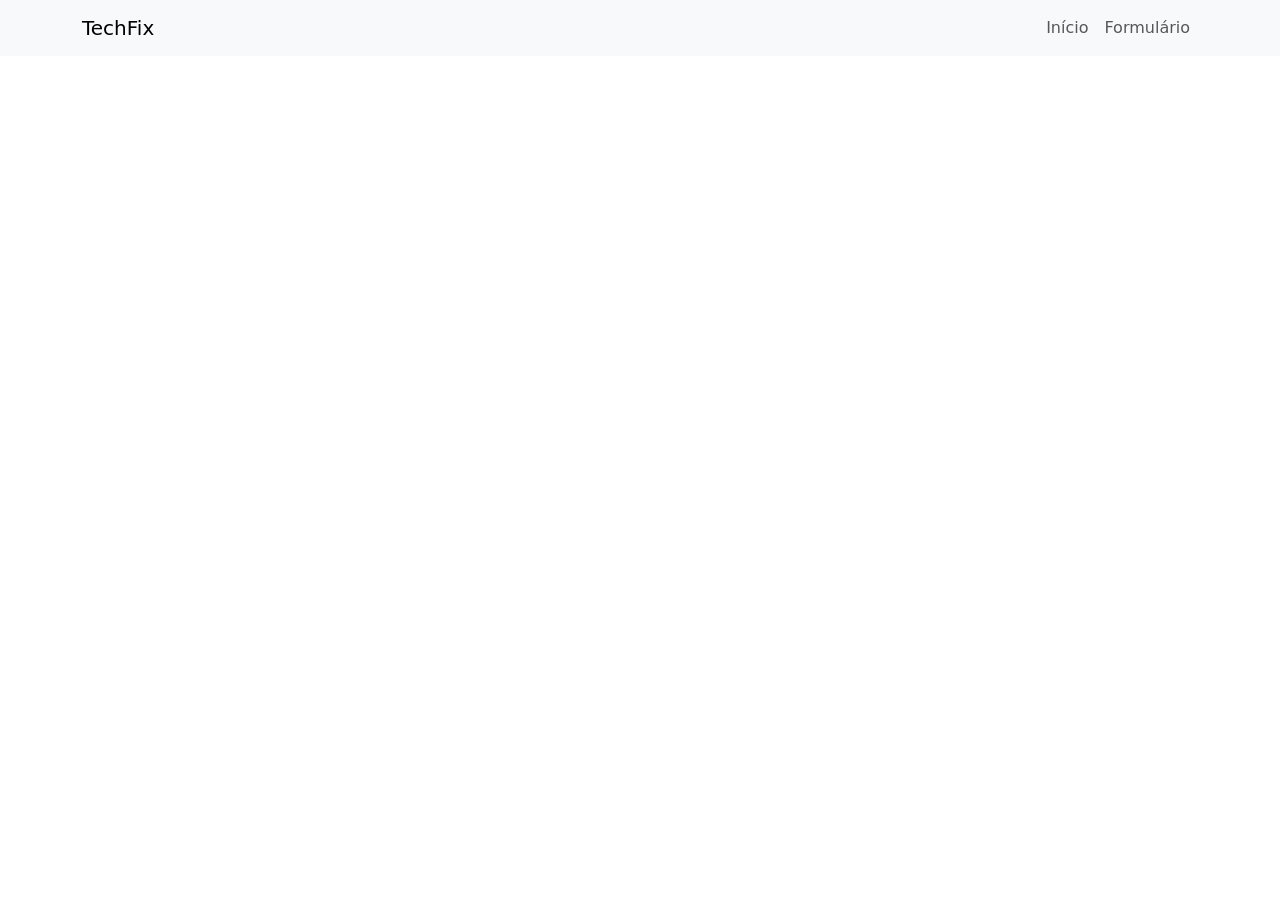
==== html/formulario.html @ a03c1fba "first commit" ====
<!doctype html>
<html lang="pt-br">
  <head>
    <meta charset="UTF-8" />
    <meta name="viewport" content="width=device-width, initial-scale=1.0" />
    <title>Introdução Javascript</title>

    <link
      href="https://cdn.jsdelivr.net/npm/bootstrap@5.3.8/dist/css/bootstrap.min.css"
      rel="stylesheet"
      integrity="sha384-sRIl4kxILFvY47J16cr9ZwB07vP4J8+LH7qKQnuqkuIAvNWLzeN8tE5YBujZqJLB"
      crossorigin="anonymous"
    />

    <link rel="stylesheet" href="css/style.css" />
  </head>
  <body>
    <nav class="navbar navbar-expand-md bg-body-tertiary">
      <div class="container">
        <a class="navbar-brand" href="index.html"> TechFix </a>

        <div class="navbar-nav">
          <a class="nav-link" href="index.html">Início</a>
            <a class="nav-link" href="formulario.html">Formulário</a>


            
            <script
    src="https://cdn.jsdelivr.net/npm/bootstrap@5.3.8/dist/js/bootstrap.bundle.min.js"
    integrity="sha384-FKyoEForCGlyvwx9Hj09JcYn3nv7wiPVlz7YYwJrWVcXK/BmnVDxM+D2scQbITxI"
    crossorigin="anonymous"
    ></script>
    <script src="js/script.js"></script>
  </body>
</html>
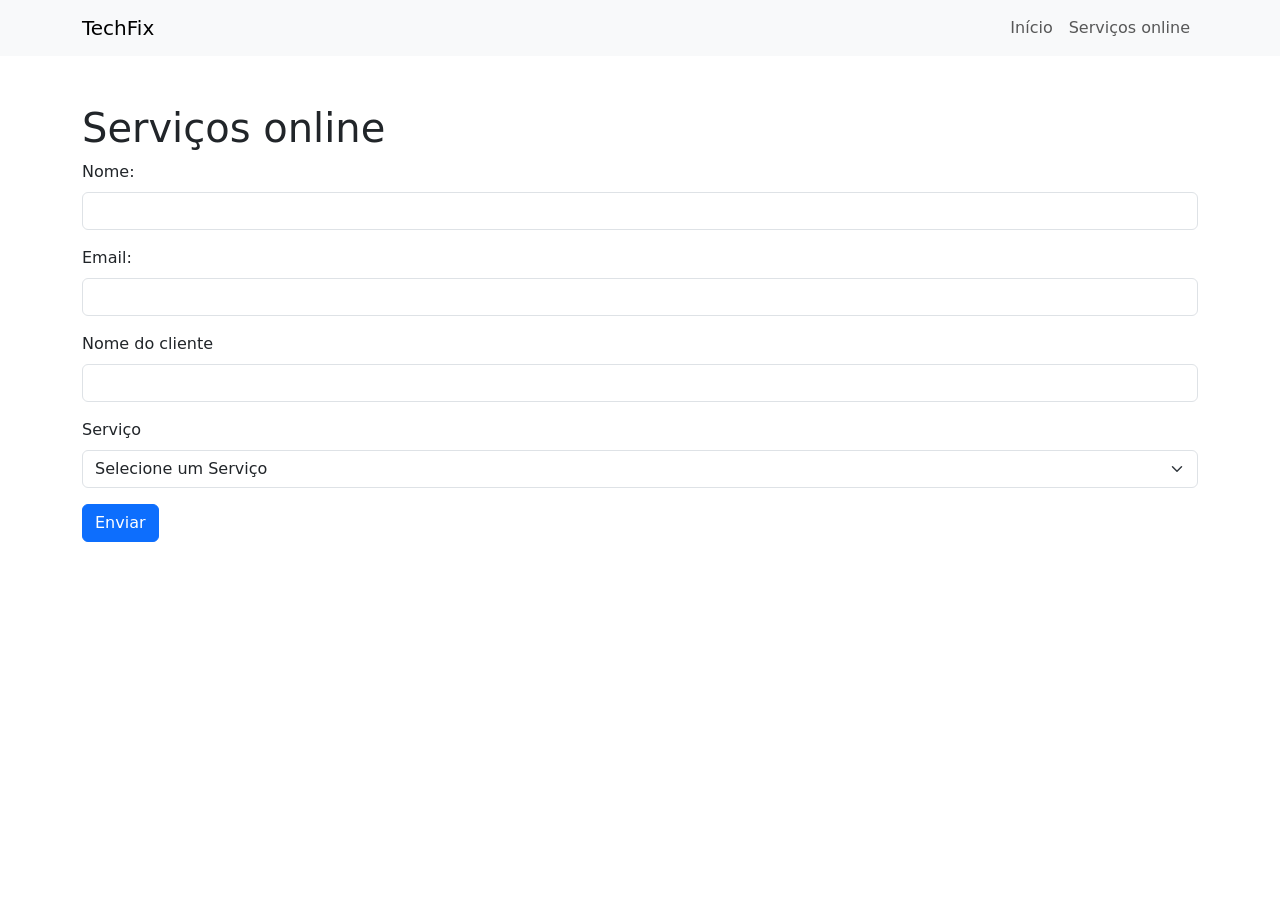
==== commit 32d14904: "av1-part0" ====
--- a/html/formulario.html
+++ b/html/formulario.html
@@ -21,10 +21,37 @@
 
         <div class="navbar-nav">
           <a class="nav-link" href="index.html">Início</a>
-            <a class="nav-link" href="formulario.html">Formulário</a>
+            <a class="nav-link" href="formulario.html">Serviços online</a>
+  </div>
+      </div>
+    </nav>
+    <main class="container mt-5">
+      <h1 id="titulo">Serviços online</h1>
+      <form id="formulario">
+        <div class="mb-3">
+          <label for="nome" class="form-label"> Nome: </label>
+          <input type="text" id="nome" class="form-control" />
+        </div>
+        <div class="mb-3">
+          <label for="email" class="form-label"> Email: </label>
+          <input type="email" id="email" class="form-control" />
+        </div>
+       <form id="formulario" novalidate>
+                <div class="mb-3">
+                  <label for="nome" class="form-label"> Nome do cliente </label>
+                  <input type="text" id="nome" class="form-control" />
+                </div>
 
-
-            
+                <div class="mb-3">
+                  <label for="servico" class="form-label"> Serviço </label>
+                  <select id="servico" class="form-select">
+                    <option value="120">Selecione um Serviço</option>
+                    
+                  </select>
+                </div>
+        <button type="submit" class="btn btn-primary">Enviar</button>
+      </form>
+    </main>
             <script
     src="https://cdn.jsdelivr.net/npm/bootstrap@5.3.8/dist/js/bootstrap.bundle.min.js"
     integrity="sha384-FKyoEForCGlyvwx9Hj09JcYn3nv7wiPVlz7YYwJrWVcXK/BmnVDxM+D2scQbITxI"
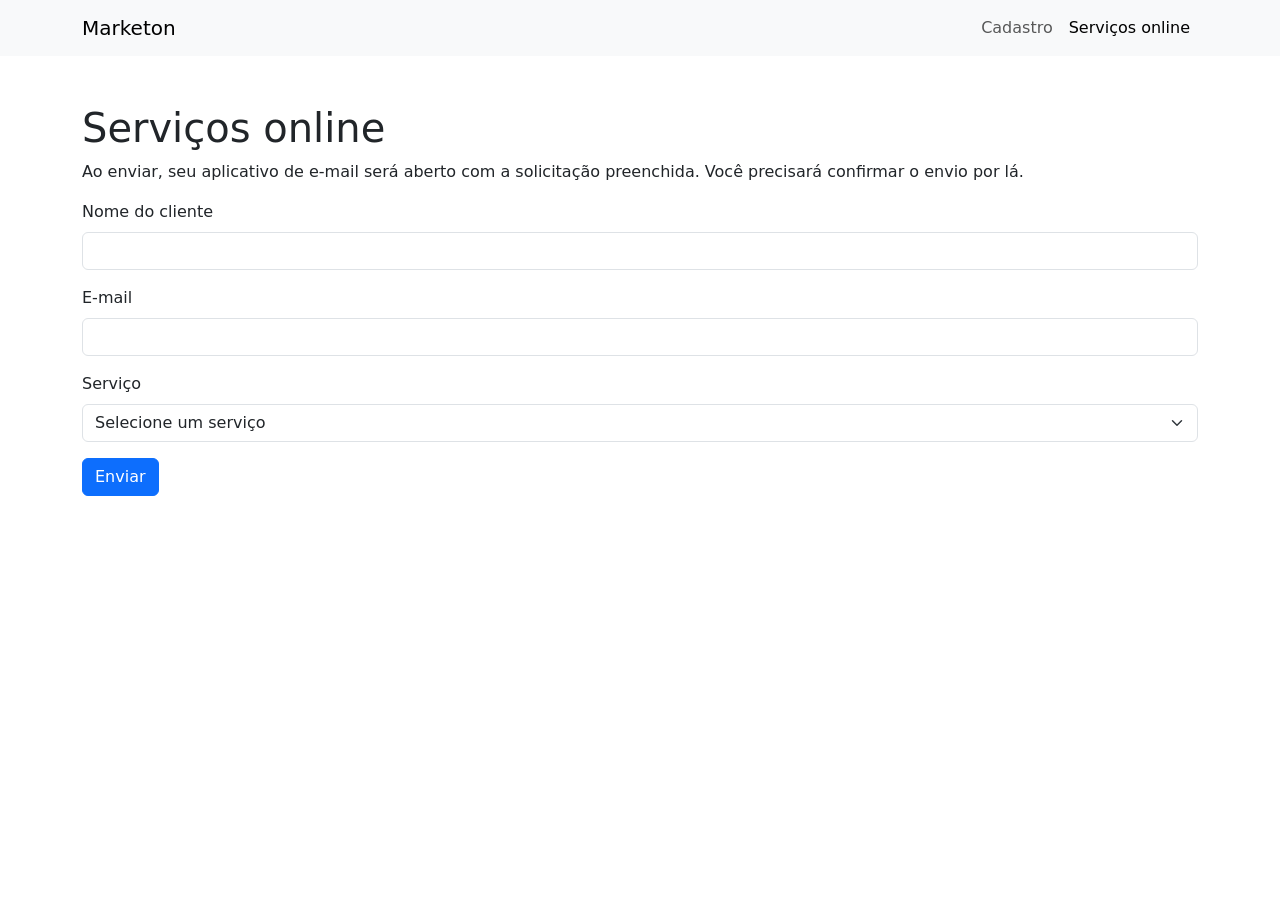
==== commit 126be2df: "av1-part1" ====
--- a/html/formulario.html
+++ b/html/formulario.html
@@ -12,51 +12,45 @@
       crossorigin="anonymous"
     />
 
-    <link rel="stylesheet" href="css/style.css" />
   </head>
   <body>
     <nav class="navbar navbar-expand-md bg-body-tertiary">
       <div class="container">
-        <a class="navbar-brand" href="index.html"> TechFix </a>
+        <a class="navbar-brand" href="index.html">Marketon</a>
 
         <div class="navbar-nav">
-          <a class="nav-link" href="index.html">Início</a>
-            <a class="nav-link" href="formulario.html">Serviços online</a>
-  </div>
+          <a class="nav-link" href="index.html">Cadastro</a>
+          <a class="nav-link active" aria-current="page" href="formulario.html">Serviços online</a>
+        </div>
       </div>
     </nav>
     <main class="container mt-5">
       <h1 id="titulo">Serviços online</h1>
+      <p>Ao enviar, seu aplicativo de e-mail será aberto com a solicitação preenchida. Você precisará confirmar o envio por lá.</p>
       <form id="formulario">
         <div class="mb-3">
-          <label for="nome" class="form-label"> Nome: </label>
-          <input type="text" id="nome" class="form-control" />
+          <label for="nome" class="form-label">Nome do cliente</label>
+          <input type="text" id="nome" name="nome" class="form-control" required />
         </div>
         <div class="mb-3">
-          <label for="email" class="form-label"> Email: </label>
-          <input type="email" id="email" class="form-control" />
+          <label for="email" class="form-label">E-mail</label>
+          <input type="email" id="email" name="email" class="form-control" required />
         </div>
-       <form id="formulario" novalidate>
-                <div class="mb-3">
-                  <label for="nome" class="form-label"> Nome do cliente </label>
-                  <input type="text" id="nome" class="form-control" />
-                </div>
-
-                <div class="mb-3">
-                  <label for="servico" class="form-label"> Serviço </label>
-                  <select id="servico" class="form-select">
-                    <option value="120">Selecione um Serviço</option>
-                    
-                  </select>
-                </div>
+        <div class="mb-3">
+          <label for="servico" class="form-label">Serviço</label>
+          <select id="servico" name="servico" class="form-select" required>
+            <option value="">Selecione um serviço</option>
+          </select>
+        </div>
         <button type="submit" class="btn btn-primary">Enviar</button>
       </form>
+      <p id="resultado" class="alert alert-success d-none mt-3" role="status" aria-live="polite"></p>
     </main>
             <script
     src="https://cdn.jsdelivr.net/npm/bootstrap@5.3.8/dist/js/bootstrap.bundle.min.js"
     integrity="sha384-FKyoEForCGlyvwx9Hj09JcYn3nv7wiPVlz7YYwJrWVcXK/BmnVDxM+D2scQbITxI"
     crossorigin="anonymous"
     ></script>
-    <script src="js/script.js"></script>
+    <script src="../js/formulario.js"></script>
   </body>
 </html>
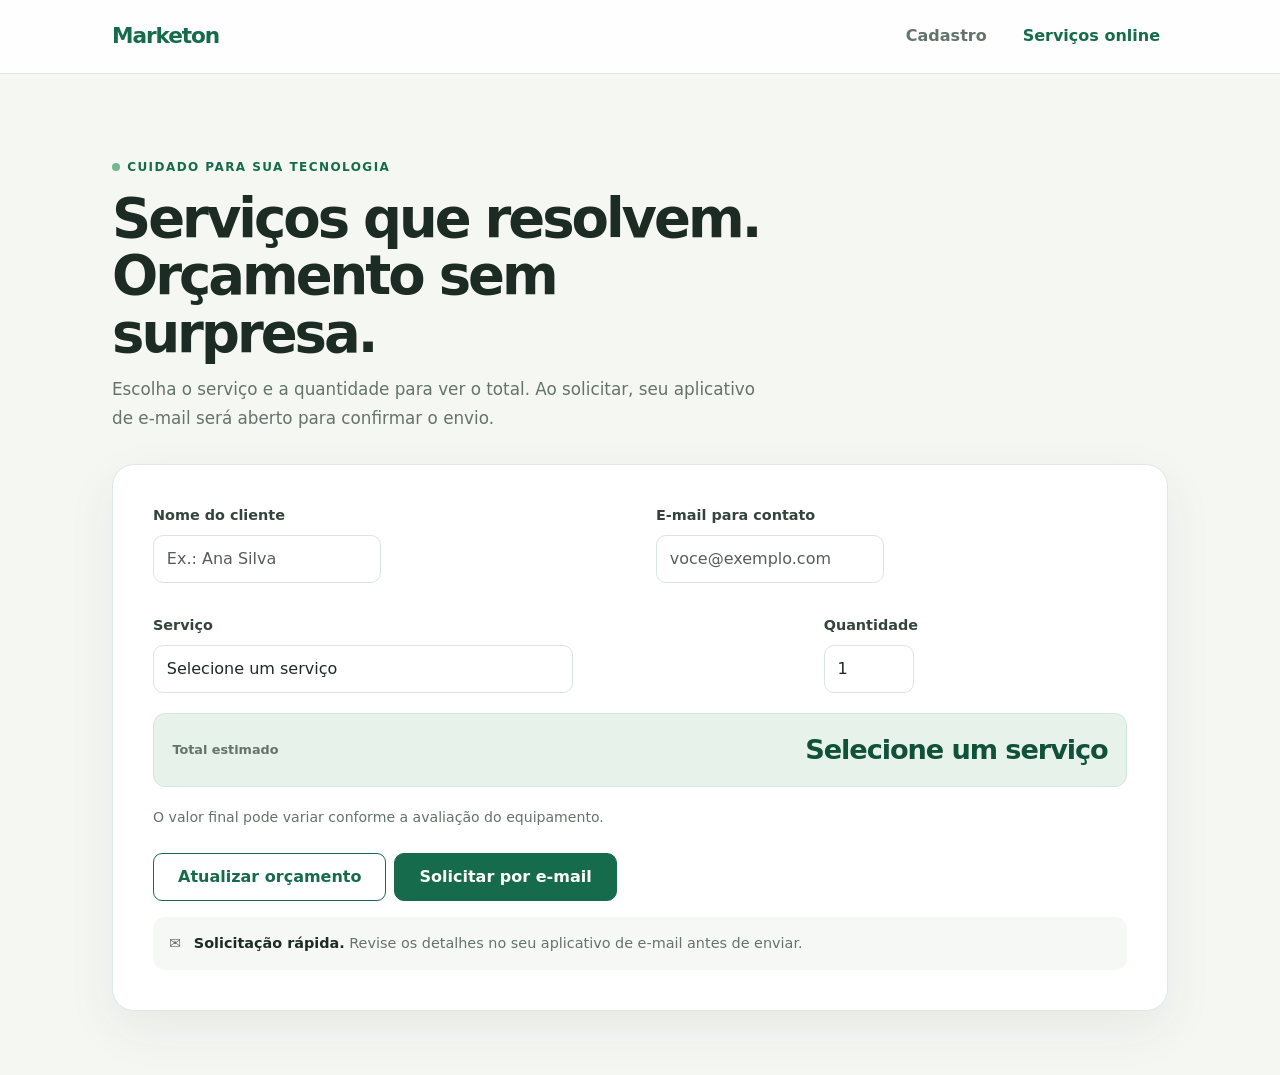
==== commit f0a347c9: "teste-arquivo" ====
--- a/html/formulario.html
+++ b/html/formulario.html
@@ -3,7 +3,9 @@
   <head>
     <meta charset="UTF-8" />
     <meta name="viewport" content="width=device-width, initial-scale=1.0" />
-    <title>Introdução Javascript</title>
+    <meta name="theme-color" content="#176b4d" />
+    <meta name="description" content="Solicite serviços de tecnologia e acompanhe seu orçamento com a Marketon." />
+    <title>Serviços online | Marketon</title>
 
     <link
       href="https://cdn.jsdelivr.net/npm/bootstrap@5.3.8/dist/css/bootstrap.min.css"
@@ -11,6 +13,7 @@
       integrity="sha384-sRIl4kxILFvY47J16cr9ZwB07vP4J8+LH7qKQnuqkuIAvNWLzeN8tE5YBujZqJLB"
       crossorigin="anonymous"
     />
+    <link rel="stylesheet" href="../style/style.css" />
 
   </head>
   <body>
@@ -24,27 +27,52 @@
         </div>
       </div>
     </nav>
-    <main class="container mt-5">
-      <h1 id="titulo">Serviços online</h1>
-      <p>Ao enviar, seu aplicativo de e-mail será aberto com a solicitação preenchida. Você precisará confirmar o envio por lá.</p>
-      <form id="formulario">
-        <div class="mb-3">
-          <label for="nome" class="form-label">Nome do cliente</label>
-          <input type="text" id="nome" name="nome" class="form-control" required />
+    <main class="container">
+      <header class="page-intro">
+        <span class="eyebrow">Cuidado para sua tecnologia</span>
+        <h1 id="titulo">Serviços que resolvem.<br />Orçamento sem surpresa.</h1>
+        <p>Escolha o serviço e a quantidade para ver o total. Ao solicitar, seu aplicativo de e-mail será aberto para confirmar o envio.</p>
+      </header>
+
+      <section class="content-card" aria-labelledby="titulo">
+        <div class="card-body">
+          <form id="formulario">
+            <div class="row g-3">
+              <div class="col-12 col-md-6">
+                <label for="nome" class="form-label">Nome do cliente</label>
+                <input type="text" id="nome" name="nome" class="form-control" autocomplete="name" placeholder="Ex.: Ana Silva" required />
+              </div>
+              <div class="col-12 col-md-6">
+                <label for="email" class="form-label">E-mail para contato</label>
+                <input type="email" id="email" name="email" class="form-control" autocomplete="email" placeholder="voce@exemplo.com" required />
+              </div>
+              <div class="col-12 col-md-8">
+                <label for="servico" class="form-label">Serviço</label>
+                <select id="servico" name="servico" class="form-select" required>
+                  <option value="">Selecione um serviço</option>
+                </select>
+              </div>
+              <div class="col-12 col-md-4">
+                <label for="quantidade" class="form-label">Quantidade</label>
+                <input type="number" id="quantidade" name="quantidade" class="form-control" min="1" step="1" value="1" required />
+              </div>
+            </div>
+
+            <div class="summary-panel" aria-live="polite">
+              <span class="summary-label">Total estimado</span>
+              <output id="total-orcamento" class="summary-value" for="servico quantidade">Selecione um serviço</output>
+            </div>
+            <p class="helper-text">O valor final pode variar conforme a avaliação do equipamento.</p>
+
+            <div class="d-flex flex-column flex-sm-row gap-2 mt-4">
+              <button id="calcular-orcamento" type="button" class="btn btn-outline-success px-4">Atualizar orçamento</button>
+              <button type="submit" class="btn btn-primary px-4">Solicitar por e-mail</button>
+            </div>
+          </form>
+          <p id="resultado" class="alert d-none mt-3 mb-0" role="status" aria-live="polite"></p>
+          <div class="feature-note"><span aria-hidden="true">✉</span><span><strong>Solicitação rápida.</strong> Revise os detalhes no seu aplicativo de e-mail antes de enviar.</span></div>
         </div>
-        <div class="mb-3">
-          <label for="email" class="form-label">E-mail</label>
-          <input type="email" id="email" name="email" class="form-control" required />
-        </div>
-        <div class="mb-3">
-          <label for="servico" class="form-label">Serviço</label>
-          <select id="servico" name="servico" class="form-select" required>
-            <option value="">Selecione um serviço</option>
-          </select>
-        </div>
-        <button type="submit" class="btn btn-primary">Enviar</button>
-      </form>
-      <p id="resultado" class="alert alert-success d-none mt-3" role="status" aria-live="polite"></p>
+      </section>
     </main>
             <script
     src="https://cdn.jsdelivr.net/npm/bootstrap@5.3.8/dist/js/bootstrap.bundle.min.js"
--- a/style/style.css
+++ b/style/style.css
@@ -0,0 +1,156 @@
+:root {
+  color-scheme: light;
+  --ink: #1d2b25;
+  --muted: #64736b;
+  --brand: #176b4d;
+  --brand-dark: #10513a;
+  --brand-soft: #e7f2eb;
+  --canvas: #f5f7f3;
+  --line: #e1e8e1;
+  --white: #fff;
+}
+
+* { box-sizing: border-box; }
+
+.container { width: min(100% - 2rem, 1080px); margin-right: auto; margin-left: auto; }
+.navbar .container { display: flex; align-items: center; justify-content: space-between; }
+.navbar-nav { display: flex; gap: 1.25rem; }
+.navbar-brand, .nav-link { text-decoration: none; }
+.form-label { display: block; }
+.mb-3 { margin-bottom: 1rem; }
+.mt-2 { margin-top: .5rem; }
+.form-text { color: var(--muted); font-size: .88rem; }
+.row { display: grid; grid-template-columns: repeat(12, minmax(0, 1fr)); gap: 1rem; }
+.col-12 { grid-column: span 12; }
+.d-flex { display: flex; }
+.flex-column { flex-direction: column; }
+.gap-2 { gap: .5rem; }
+.px-4 { padding-right: 1.5rem; padding-left: 1.5rem; }
+.mt-3 { margin-top: 1rem; }
+.mt-4 { margin-top: 1.5rem; }
+.mb-0 { margin-bottom: 0; }
+.d-none { display: none !important; }
+.text-decoration-none { text-decoration: none; }
+
+button, input, select { font: inherit; }
+button { cursor: pointer; }
+
+body {
+  min-height: 100vh;
+  margin: 0;
+  background: var(--canvas);
+  color: var(--ink);
+  font-family: Inter, ui-sans-serif, system-ui, -apple-system, "Segoe UI", sans-serif;
+}
+
+.navbar {
+  min-height: 74px;
+  background: rgba(255, 255, 255, .94) !important;
+  border-bottom: 1px solid var(--line);
+}
+
+.navbar-brand {
+  color: var(--brand) !important;
+  font-size: 1.35rem;
+  font-weight: 800;
+  letter-spacing: -.05em;
+}
+
+.nav-link { color: var(--muted); font-weight: 600; }
+.nav-link:hover, .nav-link.active { color: var(--brand) !important; }
+
+main.container { max-width: 1080px; padding-top: clamp(2.5rem, 7vw, 5rem); padding-bottom: 4rem; }
+
+.page-intro { max-width: 650px; margin-bottom: 2rem; }
+.eyebrow {
+  display: inline-flex;
+  align-items: center;
+  gap: .45rem;
+  margin-bottom: .85rem;
+  color: var(--brand);
+  font-size: .75rem;
+  font-weight: 800;
+  letter-spacing: .12em;
+  text-transform: uppercase;
+}
+.eyebrow::before { width: 8px; height: 8px; border-radius: 50%; background: #71b88e; content: ""; }
+
+h1 { margin-bottom: .8rem; font-size: clamp(2rem, 5vw, 3.4rem); font-weight: 800; letter-spacing: -.055em; line-height: 1.06; }
+.page-intro p { margin: 0; color: var(--muted); font-size: 1.05rem; line-height: 1.7; }
+
+.content-card {
+  overflow: hidden;
+  border: 1px solid var(--line);
+  border-radius: 22px;
+  background: var(--white);
+  box-shadow: 0 18px 50px rgba(27, 55, 39, .07);
+}
+.card-body { padding: clamp(1.25rem, 4vw, 2.5rem); }
+.form-label { margin-bottom: .5rem; color: #34443b; font-size: .9rem; font-weight: 700; }
+.form-control, .form-select { width: 100%; min-height: 48px; padding: .65rem .8rem; border: 1px solid #dce5dd; border-radius: 10px; background: var(--white); color: var(--ink); }
+.form-control:focus, .form-select:focus { border-color: #5da77c; box-shadow: 0 0 0 .22rem rgba(23, 107, 77, .12); }
+
+.btn-primary {
+  display: inline-flex;
+  align-items: center;
+  justify-content: center;
+  min-height: 48px;
+  padding: .65rem 1rem;
+  border-color: var(--brand);
+  border-radius: 10px;
+  background: var(--brand);
+  color: var(--white);
+  font-weight: 700;
+}
+.btn-primary:hover, .btn-primary:focus { border-color: var(--brand-dark); background: var(--brand-dark); }
+.btn-outline-danger, .btn-outline-success { min-height: 48px; padding: .65rem 1rem; border: 1px solid; border-radius: 9px; background: transparent; font-weight: 700; }
+.btn-outline-danger { border-color: #c24141; color: #a83232; }
+.btn-outline-success { border-color: var(--brand); color: var(--brand); }
+
+.summary-panel {
+  display: flex;
+  align-items: center;
+  justify-content: space-between;
+  gap: 1rem;
+  margin: 1.25rem 0;
+  padding: 1rem 1.15rem;
+  border: 1px solid #d5e8dc;
+  border-radius: 12px;
+  background: var(--brand-soft);
+}
+.summary-label { display: block; color: var(--muted); font-size: .8rem; font-weight: 700; }
+.summary-value { color: var(--brand-dark); font-size: clamp(1.25rem, 4vw, 1.7rem); font-weight: 800; letter-spacing: -.04em; }
+.helper-text { color: var(--muted); font-size: .88rem; }
+
+.feature-note {
+  display: flex;
+  gap: .8rem;
+  align-items: flex-start;
+  margin-top: 1rem;
+  padding: 1rem;
+  border-radius: 12px;
+  background: #f6f8f5;
+  color: var(--muted);
+  font-size: .9rem;
+}
+.feature-note strong { color: var(--ink); }
+
+.alert { padding: .9rem 1rem; border: 1px solid transparent; border-radius: 12px; }
+.alert-success { border-color: #b7dfc5; background: #eaf6ee; color: #155c39; }
+.alert-danger { border-color: #f0c3c3; background: #fff0f0; color: #8d2929; }
+:focus-visible { outline: 3px solid rgba(23, 107, 77, .35); outline-offset: 3px; }
+
+@media (max-width: 575.98px) {
+  .navbar .container { align-items: flex-start; flex-direction: column; padding-top: .75rem; padding-bottom: .65rem; }
+  .navbar-nav { flex-direction: row; gap: .75rem; }
+  .nav-link { padding: .45rem 0; font-size: .9rem; }
+  main.container { padding-top: 2.5rem; }
+  .summary-panel { align-items: flex-start; flex-direction: column; gap: .2rem; }
+}
+
+@media (min-width: 576px) {
+  .col-md-4 { grid-column: span 4; }
+  .col-md-6 { grid-column: span 6; }
+  .col-md-8 { grid-column: span 8; }
+  .flex-sm-row { flex-direction: row; }
+}
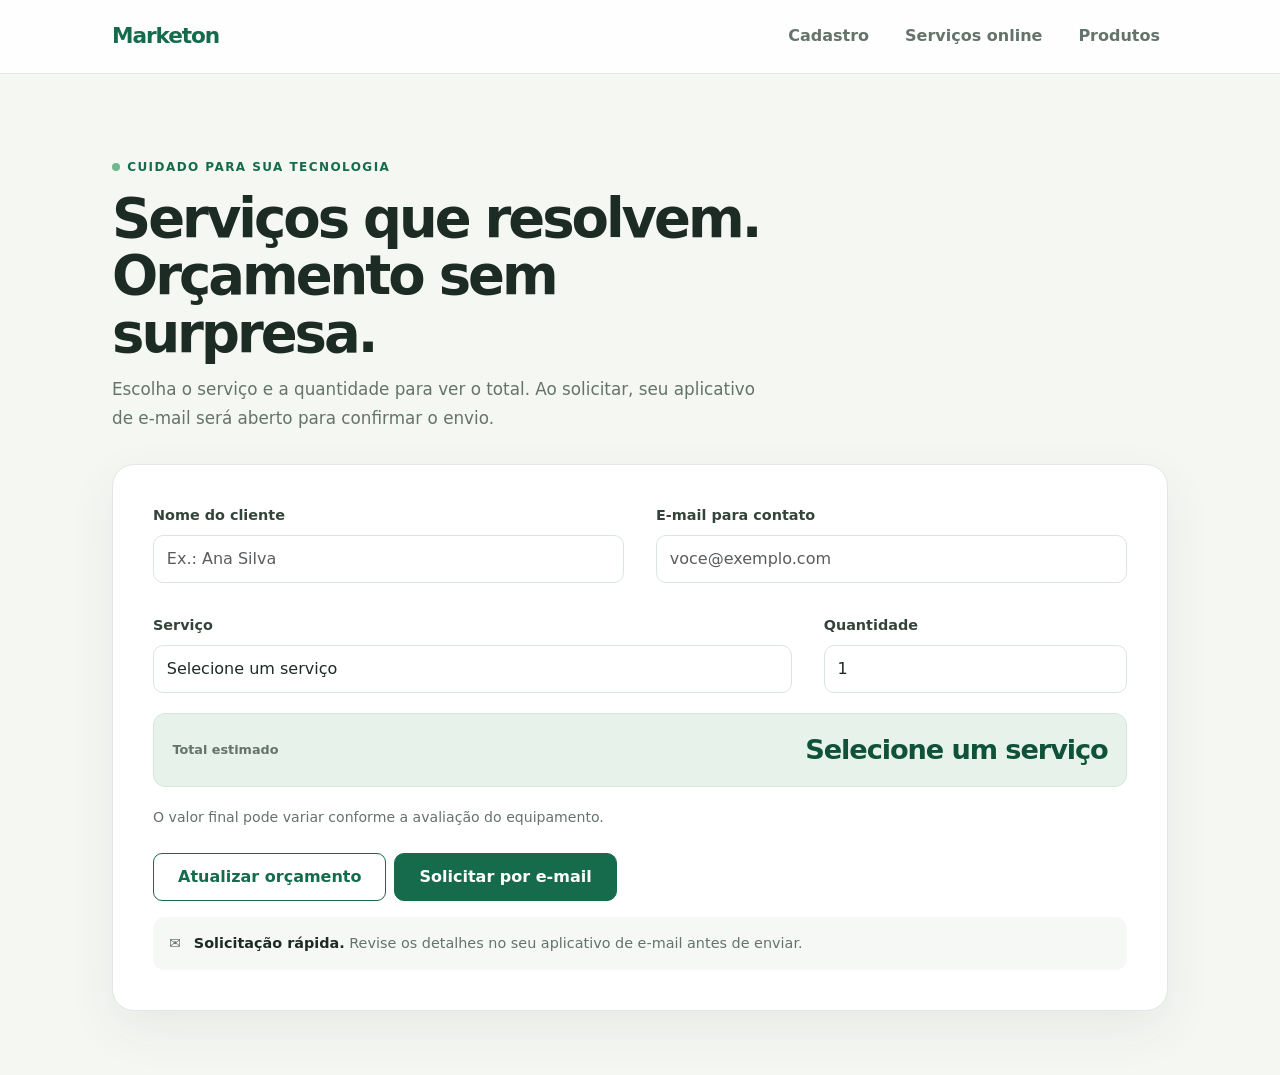
==== commit d992f0a1: "av1-parte-3" ====
--- a/html/formulario.html
+++ b/html/formulario.html
@@ -23,7 +23,8 @@
 
         <div class="navbar-nav">
           <a class="nav-link" href="index.html">Cadastro</a>
-          <a class="nav-link active" aria-current="page" href="formulario.html">Serviços online</a>
+          <a class="nav-link" href="formulario.html">Serviços online</a>
+          <a class="nav-link" href="produto.html">Produtos</a>
         </div>
       </div>
     </nav>
--- a/style/style.css
+++ b/style/style.css
@@ -134,6 +134,7 @@
   font-size: .9rem;
 }
 .feature-note strong { color: var(--ink); }
+.catalog-empty { grid-column: 1 / -1; }
 
 .alert { padding: .9rem 1rem; border: 1px solid transparent; border-radius: 12px; }
 .alert-success { border-color: #b7dfc5; background: #eaf6ee; color: #155c39; }
@@ -149,8 +150,8 @@
 }
 
 @media (min-width: 576px) {
-  .col-md-4 { grid-column: span 4; }
-  .col-md-6 { grid-column: span 6; }
-  .col-md-8 { grid-column: span 8; }
+  .col-md-4 { grid-column: span 4; width: auto; }
+  .col-md-6 { grid-column: span 6; width: auto; }
+  .col-md-8 { grid-column: span 8; width: auto; }
   .flex-sm-row { flex-direction: row; }
 }
